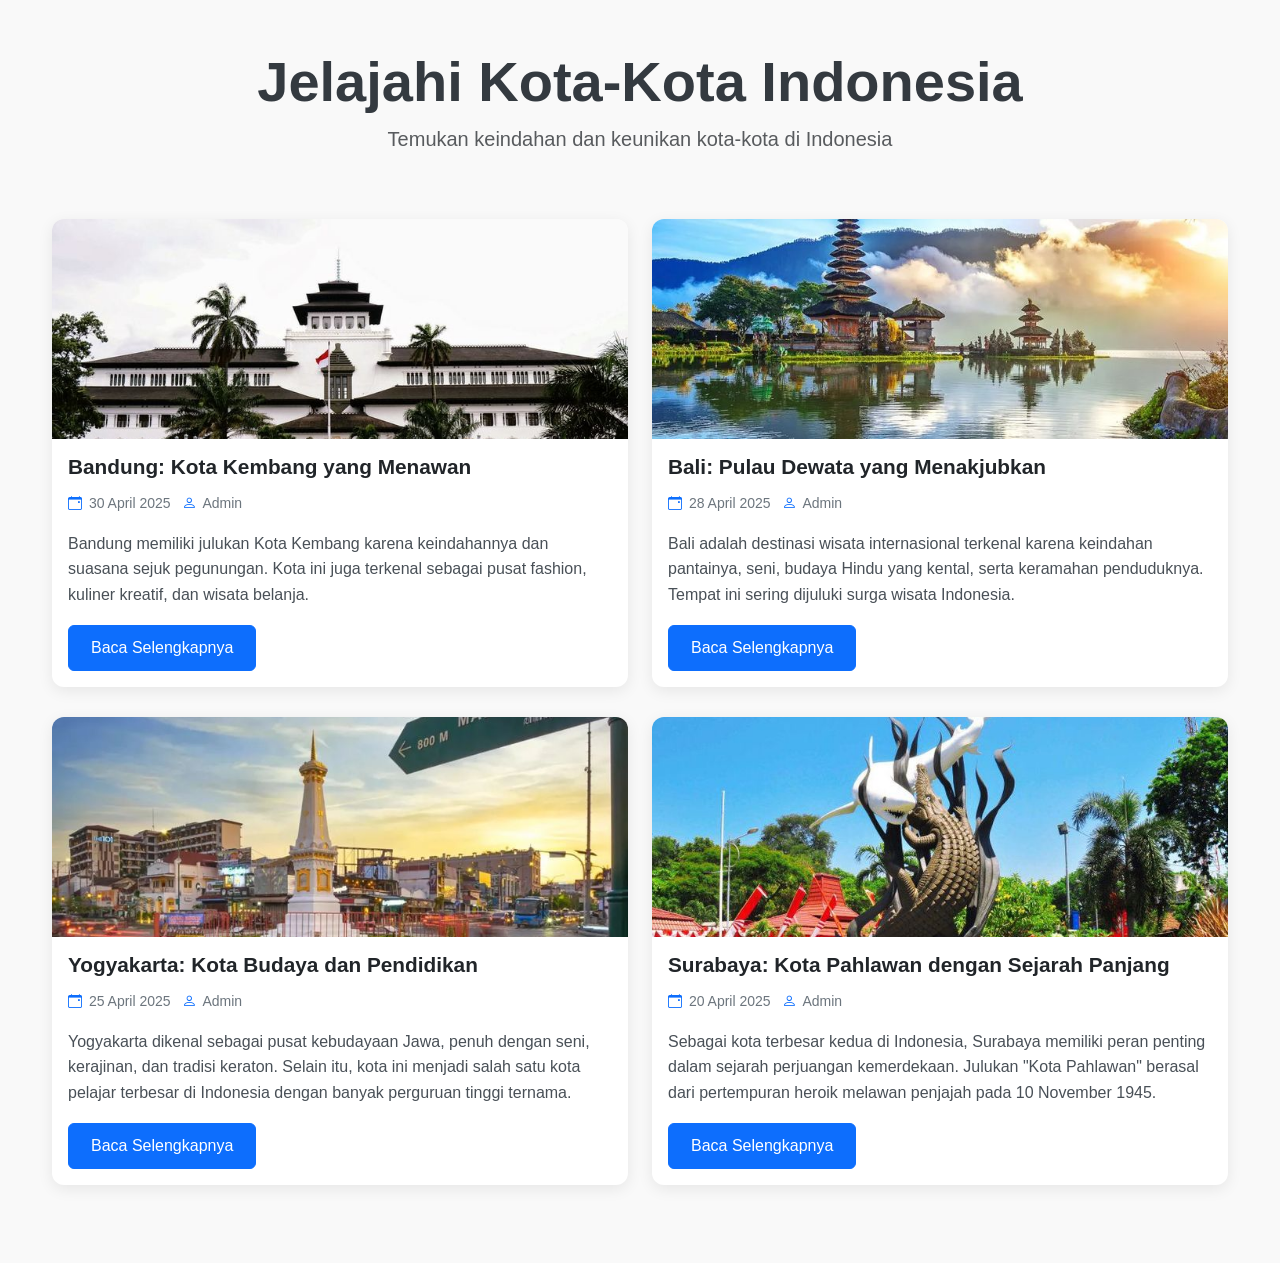
==== index.html @ 42e0f62b "Add files via upload" ====
<!DOCTYPE html>
<html lang="id">
<head>
    <meta charset="UTF-8">
    <meta name="viewport" content="width=device-width, initial-scale=1.0">
    <title>Blog Kota Indonesia</title>
    <link href="https://cdn.jsdelivr.net/npm/bootstrap@5.3.3/dist/css/bootstrap.min.css" rel="stylesheet">
    <link rel="stylesheet" href="https://cdn.jsdelivr.net/npm/bootstrap-icons@1.11.1/font/bootstrap-icons.css">
    <link rel="stylesheet" href="style.css">
    <style>
    </style>
</head>
<body>
    <div class="container py-5">
        <div class="row mb-5">
            <div class="col-12 text-center">
                <h1 class="display-4 fw-bold">Jelajahi Kota-Kota Indonesia</h1>
                <p class="lead text-muted">Temukan keindahan dan keunikan kota-kota di Indonesia</p>
            </div>
        </div>

        <div class="row">
            <!-- Kota Pertama -->
            <div class="col-md-6">
                <div class="card blog-card">
                    <img src="image/bandung.jpeg" class="blog-image card-img-top" alt="Bandung">
                    <div class="card-body">
                        <h5 class="card-title">Bandung: Kota Kembang yang Menawan</h5>
                        <div class="blog-meta mb-3">
                            <i class="bi bi-calendar-event"></i> 30 April 2025 &nbsp;
                            <i class="bi bi-person"></i> Admin
                        </div>
                        <p class="card-text">Bandung memiliki julukan Kota Kembang karena keindahannya dan suasana sejuk pegunungan. Kota ini juga terkenal sebagai pusat fashion, kuliner kreatif, dan wisata belanja.</p>
                        <a href="artikel.html" class="btn btn-primary">Baca Selengkapnya</a>
                    </div>
                </div>
            </div>
            
            <!-- Kota Kedua -->
            <div class="col-md-6">
                <div class="card blog-card">
                    <img src="/image/bali.jpeg" class="blog-image card-img-top" alt="Bali">
                    <div class="card-body">
                        <h5 class="card-title">Bali: Pulau Dewata yang Menakjubkan</h5>
                        <div class="blog-meta mb-3">
                            <i class="bi bi-calendar-event"></i> 28 April 2025 &nbsp;
                            <i class="bi bi-person"></i> Admin
                        </div>
                        <p class="card-text">Bali adalah destinasi wisata internasional terkenal karena keindahan pantainya, seni, budaya Hindu yang kental, serta keramahan penduduknya. Tempat ini sering dijuluki surga wisata Indonesia.</p>
                        <a href="artikel.html" class="btn btn-primary">Baca Selengkapnya</a>
                    </div>
                </div>
            </div>
            
            <!-- Kota Ketiga -->
            <div class="col-md-6">
                <div class="card blog-card">
                    <img src="/image/yogyakarta.jpeg" class="blog-image card-img-top" alt="Yogyakarta">
                    <div class="card-body">
                        <h5 class="card-title">Yogyakarta: Kota Budaya dan Pendidikan</h5>
                        <div class="blog-meta mb-3">
                            <i class="bi bi-calendar-event"></i> 25 April 2025 &nbsp;
                            <i class="bi bi-person"></i> Admin
                        </div>
                        <p class="card-text">Yogyakarta dikenal sebagai pusat kebudayaan Jawa, penuh dengan seni, kerajinan, dan tradisi keraton. Selain itu, kota ini menjadi salah satu kota pelajar terbesar di Indonesia dengan banyak perguruan tinggi ternama.</p>
                        <a href="artikel.html" class="btn btn-primary">Baca Selengkapnya</a>
                    </div>
                </div>
            </div>
            
            <!-- Kota Keempat -->
            <div class="col-md-6">
                <div class="card blog-card">
                    <img src="/image/surabaya.jpeg" class="blog-image card-img-top" alt="Surabaya">
                    <div class="card-body">
                        <h5 class="card-title">Surabaya: Kota Pahlawan dengan Sejarah Panjang</h5>
                        <div class="blog-meta mb-3">
                            <i class="bi bi-calendar-event"></i> 20 April 2025 &nbsp;
                            <i class="bi bi-person"></i> Admin
                        </div>
                        <p class="card-text">Sebagai kota terbesar kedua di Indonesia, Surabaya memiliki peran penting dalam sejarah perjuangan kemerdekaan. Julukan "Kota Pahlawan" berasal dari pertempuran heroik melawan penjajah pada 10 November 1945.</p>
                        <a href="artikel.html" class="btn btn-primary">Baca Selengkapnya</a>
                    </div>
                </div>
            </div>
        </div>
    </div>

    <script src="https://cdn.jsdelivr.net/npm/bootstrap@5.3.3/dist/js/bootstrap.bundle.min.js"></script>
</body>
</html>
---- style.css ----
/* === GLOBAL STYLES === */
body {
    background-color: #f9f9f9;
    font-family: 'Segoe UI', Roboto, 'Helvetica Neue', Arial, sans-serif;
    color: #343a40;
    line-height: 1.6;
}

a {
    text-decoration: none;
    transition: all 0.3s ease;
}

a:hover {
    color: #0b5ed7;
}

img {
    max-width: 100%;
}

.container {
    max-width: 1200px;
}

/* === BLOG PAGE STYLES === */

/* Blog Header */
.blog-heading {
    position: relative;
    margin-bottom: 40px;
    padding-bottom: 15px;
}

.blog-heading:after {
    content: '';
    position: absolute;
    bottom: 0;
    left: 0;
    width: 70px;
    height: 3px;
    background-color: #0d6efd;
}

/* Blog Cards */
.blog-card {
    transition: transform 0.3s, box-shadow 0.3s;
    margin-bottom: 30px;
    border: none;
    border-radius: 12px;
    overflow: hidden;
    box-shadow: 0 4px 15px rgba(0,0,0,0.08);
}

.blog-card:hover {
    transform: translateY(-5px);
    box-shadow: 0 10px 25px rgba(0,0,0,0.12);
}

.blog-image {
    height: 220px;
    object-fit: cover;
}

.card-title {
    font-weight: 700;
    font-size: 1.3rem;
    margin-bottom: 12px;
    color: #212529;
}

.card-text {
    color: #495057;
    margin-bottom: 18px;
    line-height: 1.6;
}

.blog-meta {
    font-size: 14px;
    color: #6c757d;
    margin-bottom: 15px;
}

.blog-meta i {
    color: #0d6efd;
    margin-right: 3px;
}

/* === ARTICLE PAGE STYLES === */

/* Article Header */
.article-header {
    position: relative;
    background-color: #fff;
    padding: 30px 0;
    margin-bottom: 30px;
    border-bottom: 1px solid #e9ecef;
    box-shadow: 0 2px 10px rgba(0,0,0,0.05);
    border-radius: 12px 12px 0 0;
}

.article-title {
    font-weight: 800;
    margin-bottom: 20px;
    line-height: 1.2;
    color: #212529;
}

.article-meta {
    font-size: 14px;
    color: #6c757d;
    margin-bottom: 20px;
}

.article-meta i {
    color: #0d6efd;
    margin-right: 3px;
}

/* Article Content */
.article-content {
    font-size: 18px;
    line-height: 1.8;
    color: #343a40;
    background-color: #fff;
    padding: 30px;
    border-radius: 12px;
    box-shadow: 0 2px 10px rgba(0,0,0,0.05);
}

.article-section {
    margin-bottom: 40px;
}

.article-section h2 {
    font-weight: 700;
    margin-bottom: 20px;
    position: relative;
    padding-bottom: 15px;
    color: #212529;
}

.article-section h2:after {
    content: '';
    position: absolute;
    bottom: 0;
    left: 0;
    width: 50px;
    height: 3px;
    background-color: #0d6efd;
}

.article-section h3 {
    font-weight: 600;
    color: #343a40;
    margin-top: 25px;
    margin-bottom: 15px;
}

.article-section p {
    margin-bottom: 20px;
    color: #495057;
}

.article-image {
    border-radius: 12px;
    margin-bottom: 25px;
    box-shadow: 0 4px 15px rgba(0,0,0,0.08);
    width: 100%;
    transition: transform 0.3s;
}

.article-image:hover {
    transform: scale(1.01);
}

/* Share Buttons */
.share-buttons {
    margin: 40px 0;
    padding: 20px 0;
    border-top: 1px solid #e9ecef;
}

.share-buttons a {
    margin-right: 12px;
    color: #fff;
    width: 40px;
    height: 40px;
    border-radius: 50%;
    display: inline-flex;
    align-items: center;
    justify-content: center;
    transition: all 0.3s;
}

.share-buttons a:hover {
    opacity: 0.9;
    transform: translateY(-3px);
    box-shadow: 0 4px 8px rgba(0,0,0,0.1);
}

.facebook {
    background-color: #3b5998;
}

.twitter {
    background-color: #1da1f2;
}

.linkedin {
    background-color: #0077b5;
}

/* Article Navigation */
.article-navigation {
    margin: 50px 0;
    padding: 20px 0;
    border-top: 1px solid #e9ecef;
    border-bottom: 1px solid #e9ecef;
}

.prev-next-link {
    text-decoration: none;
    color: #343a40;
    transition: all 0.3s;
    display: block;
    padding: 10px;
    border-radius: 8px;
}

.prev-next-link:hover {
    color: #0d6efd;
    background-color: #f8f9fa;
    transform: translateY(-2px);
}

.prev-next-title {
    font-weight: 600;
    font-size: 18px;
}

/* Related Articles */
.related-articles {
    margin: 50px 0;
}

.related-articles h3 {
    margin-bottom: 25px;
    font-weight: 700;
    position: relative;
    padding-bottom: 15px;
    color: #212529;
}

.related-articles h3:after {
    content: '';
    position: absolute;
    bottom: 0;
    left: 0;
    width: 50px;
    height: 3px;
    background-color: #0d6efd;
}

.related-card {
    transition: transform 0.3s, box-shadow 0.3s;
    border: none;
    border-radius: 12px;
    overflow: hidden;
    box-shadow: 0 4px 15px rgba(0,0,0,0.08);
    height: 100%;
}

.related-card:hover {
    transform: translateY(-5px);
    box-shadow: 0 10px 25px rgba(0,0,0,0.12);
}

.related-image {
    height: 180px;
    object-fit: cover;
}

/* Comments Section */
.comments-section {
    margin: 50px 0;
    background-color: #fff;
    padding: 30px;
    border-radius: 12px;
    box-shadow: 0 2px 10px rgba(0,0,0,0.05);
}

.comments-section h3 {
    margin-bottom: 25px;
    font-weight: 700;
    position: relative;
    padding-bottom: 15px;
    color: #212529;
}

.comments-section h3:after {
    content: '';
    position: absolute;
    bottom: 0;
    left: 0;
    width: 50px;
    height: 3px;
    background-color: #0d6efd;
}

.comment {
    padding: 20px 0;
    border-bottom: 1px solid #e9ecef;
}

.comment:last-child {
    border-bottom: none;
}

.comment h5 {
    font-weight: 600;
    margin-bottom: 5px;
    color: #212529;
}

.comment p {
    color: #495057;
}

/* Comment Form */
.comment-form {
    margin-top: 40px;
    background-color: #fff;
    padding: 30px;
    border-radius: 12px;
    box-shadow: 0 2px 10px rgba(0,0,0,0.05);
}

.comment-form h3 {
    margin-bottom: 25px;
    font-weight: 700;
    position: relative;
    padding-bottom: 15px;
    color: #212529;
}

.comment-form h3:after {
    content: '';
    position: absolute;
    bottom: 0;
    left: 0;
    width: 50px;
    height: 3px;
    background-color: #0d6efd;
}

.comment-form .form-control {
    padding: 12px;
    border-radius: 8px;
    border: 1px solid #ced4da;
    transition: all 0.3s;
}

.comment-form .form-control:focus {
    box-shadow: 0 0 0 0.2rem rgba(13, 110, 253, 0.2);
    border-color: #86b7fe;
}

.comment-form textarea {
    min-height: 150px;
}

/* Buttons */
.btn {
    padding: 10px 22px;
    border-radius: 6px;
    font-weight: 500;
    transition: all 0.3s;
}

.btn-primary {
    background-color: #0d6efd;
    border-color: #0d6efd;
}

.btn-primary:hover {
    background-color: #0b5ed7;
    border-color: #0a58ca;
    transform: translateY(-2px);
    box-shadow: 0 4px 8px rgba(0, 0, 0, 0.1);
}

.btn-outline-primary {
    color: #0d6efd;
    border-color: #0d6efd;
}

.btn-outline-primary:hover {
    background-color: #0d6efd;
    color: white;
    transform: translateY(-2px);
    box-shadow: 0 4px 8px rgba(0, 0, 0, 0.1);
}

/* Responsive Adjustments */
@media (max-width: 768px) {
    .article-content {
        font-size: 16px;
        padding: 20px;
    }
    
    .article-title {
        font-size: 1.8rem;
    }
    
    .article-section h2 {
        font-size: 1.5rem;
    }
    
    .prev-next-title {
        font-size: 16px;
    }
    
    .related-image {
        height: 150px;
    }
    
    .comment-form, .comments-section {
        padding: 20px;
    }
    
    .blog-image {
        height: 180px;
    }
}

@media (max-width: 576px) {
    .share-buttons a {
        width: 35px;
        height: 35px;
    }
    
    .article-content {
        font-size: 15px;
        padding: 15px;
    }
    
    .article-section h2 {
        font-size: 1.3rem;
    }
    
    .article-navigation {
        text-align: center;
    }
    
    .article-navigation .col-md-6:first-child {
        margin-bottom: 15px;
    }
    
    .btn {
        padding: 8px 18px;
    }
}
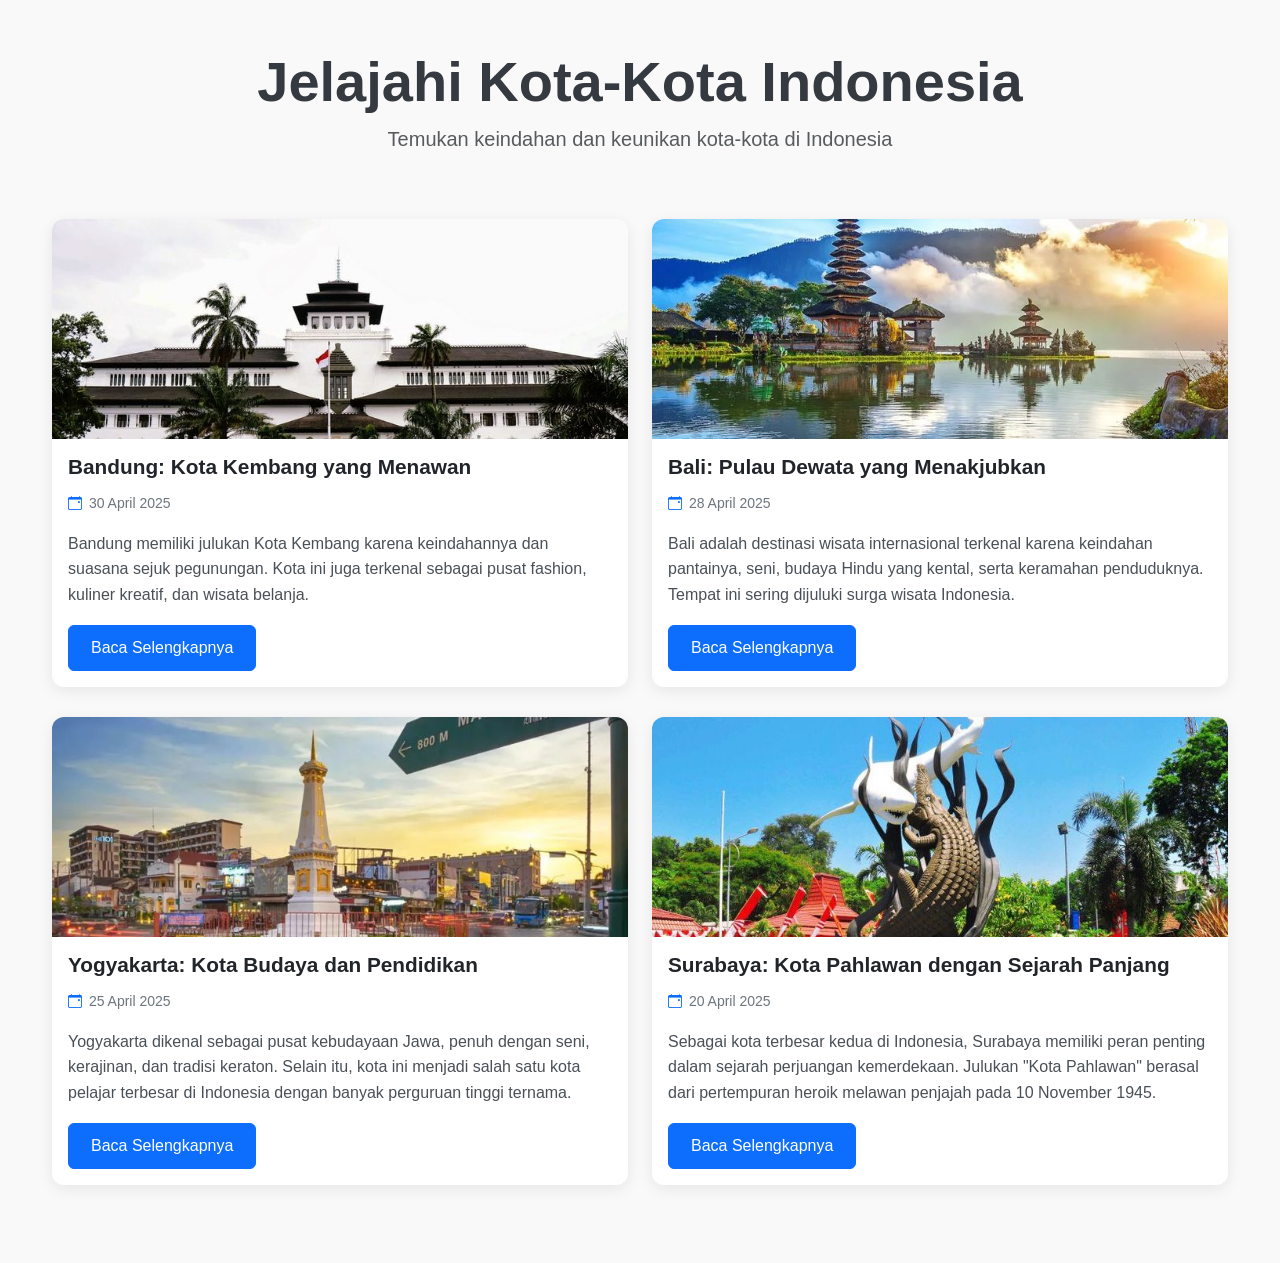
==== commit 6ed1246e: "Update index.html" ====
--- a/index.html
+++ b/index.html
@@ -28,7 +28,6 @@
                         <h5 class="card-title">Bandung: Kota Kembang yang Menawan</h5>
                         <div class="blog-meta mb-3">
                             <i class="bi bi-calendar-event"></i> 30 April 2025 &nbsp;
-                            <i class="bi bi-person"></i> Admin
                         </div>
                         <p class="card-text">Bandung memiliki julukan Kota Kembang karena keindahannya dan suasana sejuk pegunungan. Kota ini juga terkenal sebagai pusat fashion, kuliner kreatif, dan wisata belanja.</p>
                         <a href="artikel.html" class="btn btn-primary">Baca Selengkapnya</a>
@@ -39,12 +38,11 @@
             <!-- Kota Kedua -->
             <div class="col-md-6">
                 <div class="card blog-card">
-                    <img src="/image/bali.jpeg" class="blog-image card-img-top" alt="Bali">
+                    <img src="image/bali.jpeg" class="blog-image card-img-top" alt="Bali">
                     <div class="card-body">
                         <h5 class="card-title">Bali: Pulau Dewata yang Menakjubkan</h5>
                         <div class="blog-meta mb-3">
                             <i class="bi bi-calendar-event"></i> 28 April 2025 &nbsp;
-                            <i class="bi bi-person"></i> Admin
                         </div>
                         <p class="card-text">Bali adalah destinasi wisata internasional terkenal karena keindahan pantainya, seni, budaya Hindu yang kental, serta keramahan penduduknya. Tempat ini sering dijuluki surga wisata Indonesia.</p>
                         <a href="artikel.html" class="btn btn-primary">Baca Selengkapnya</a>
@@ -55,12 +53,11 @@
             <!-- Kota Ketiga -->
             <div class="col-md-6">
                 <div class="card blog-card">
-                    <img src="/image/yogyakarta.jpeg" class="blog-image card-img-top" alt="Yogyakarta">
+                    <img src="image/yogyakarta.jpeg" class="blog-image card-img-top" alt="Yogyakarta">
                     <div class="card-body">
                         <h5 class="card-title">Yogyakarta: Kota Budaya dan Pendidikan</h5>
                         <div class="blog-meta mb-3">
                             <i class="bi bi-calendar-event"></i> 25 April 2025 &nbsp;
-                            <i class="bi bi-person"></i> Admin
                         </div>
                         <p class="card-text">Yogyakarta dikenal sebagai pusat kebudayaan Jawa, penuh dengan seni, kerajinan, dan tradisi keraton. Selain itu, kota ini menjadi salah satu kota pelajar terbesar di Indonesia dengan banyak perguruan tinggi ternama.</p>
                         <a href="artikel.html" class="btn btn-primary">Baca Selengkapnya</a>
@@ -71,12 +68,11 @@
             <!-- Kota Keempat -->
             <div class="col-md-6">
                 <div class="card blog-card">
-                    <img src="/image/surabaya.jpeg" class="blog-image card-img-top" alt="Surabaya">
+                    <img src="image/surabaya.jpeg" class="blog-image card-img-top" alt="Surabaya">
                     <div class="card-body">
                         <h5 class="card-title">Surabaya: Kota Pahlawan dengan Sejarah Panjang</h5>
                         <div class="blog-meta mb-3">
                             <i class="bi bi-calendar-event"></i> 20 April 2025 &nbsp;
-                            <i class="bi bi-person"></i> Admin
                         </div>
                         <p class="card-text">Sebagai kota terbesar kedua di Indonesia, Surabaya memiliki peran penting dalam sejarah perjuangan kemerdekaan. Julukan "Kota Pahlawan" berasal dari pertempuran heroik melawan penjajah pada 10 November 1945.</p>
                         <a href="artikel.html" class="btn btn-primary">Baca Selengkapnya</a>
@@ -88,4 +84,4 @@
 
     <script src="https://cdn.jsdelivr.net/npm/bootstrap@5.3.3/dist/js/bootstrap.bundle.min.js"></script>
 </body>
-</html>+</html>
